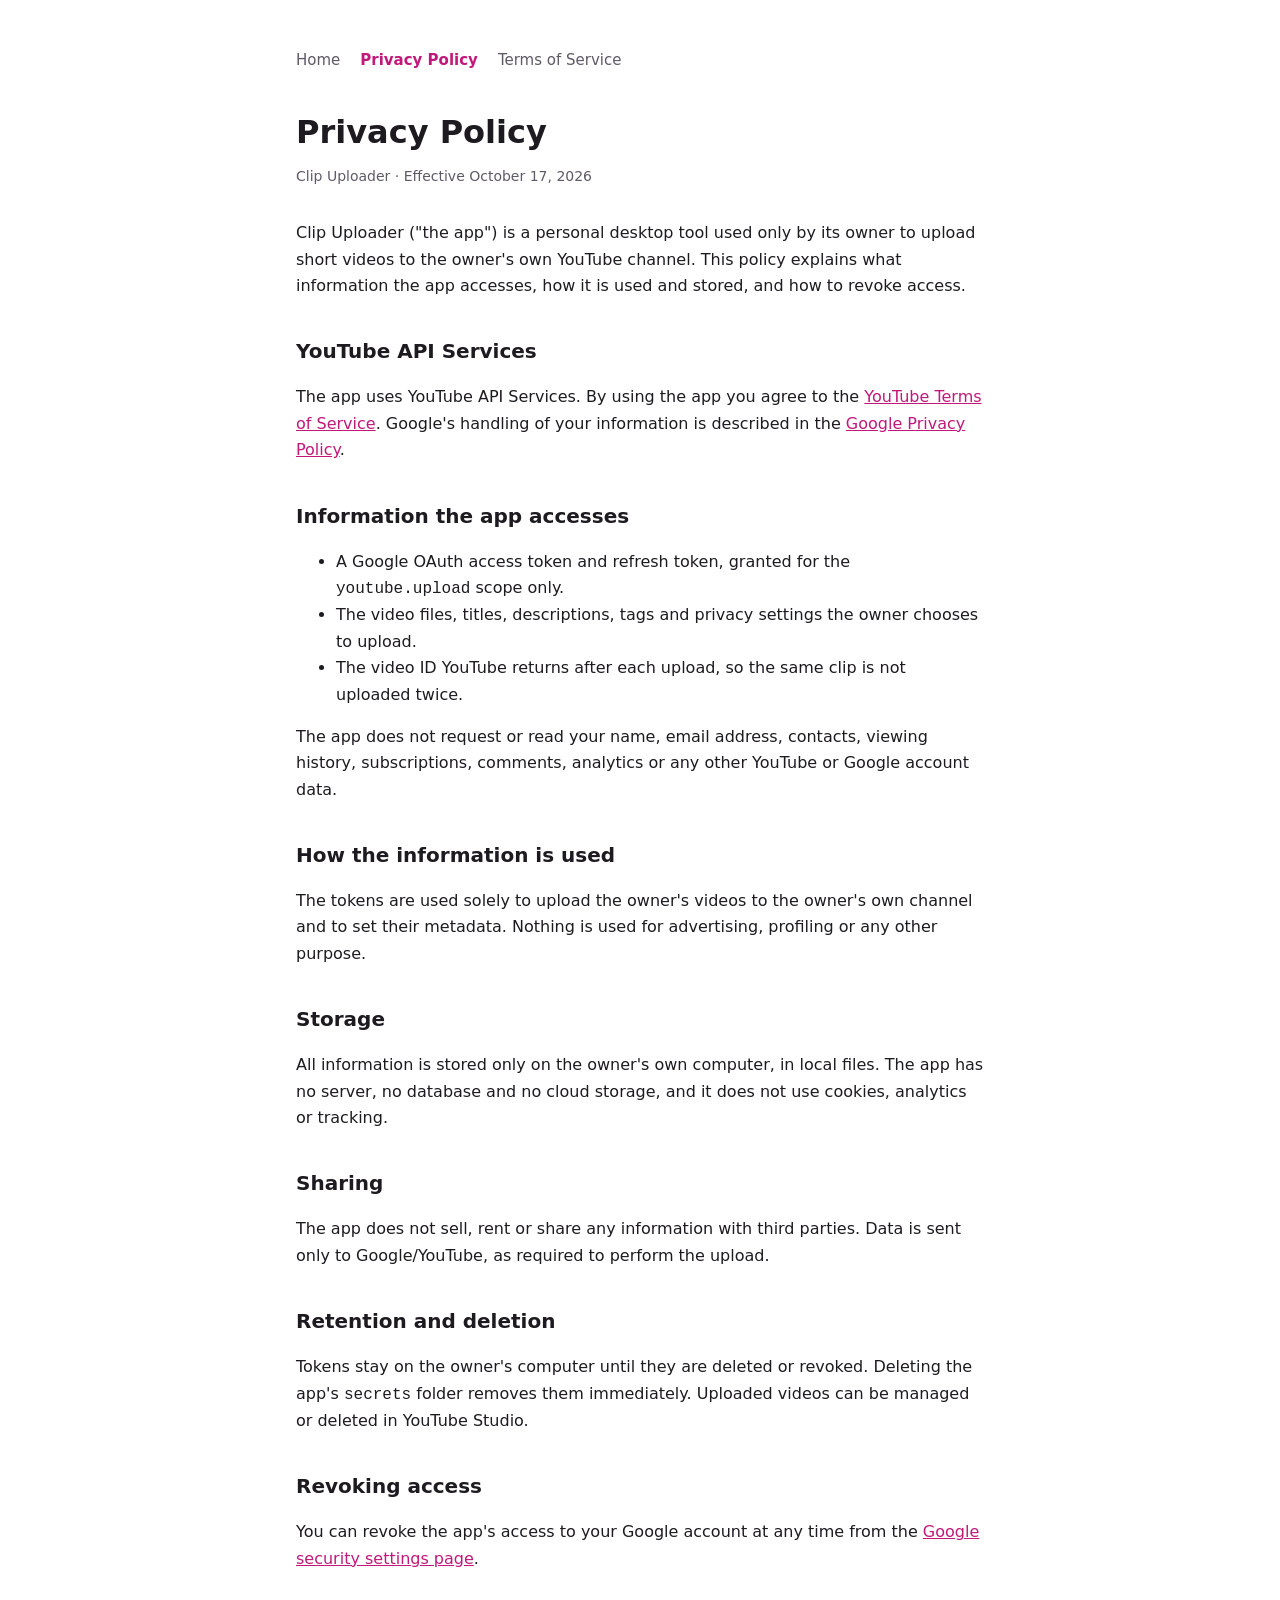
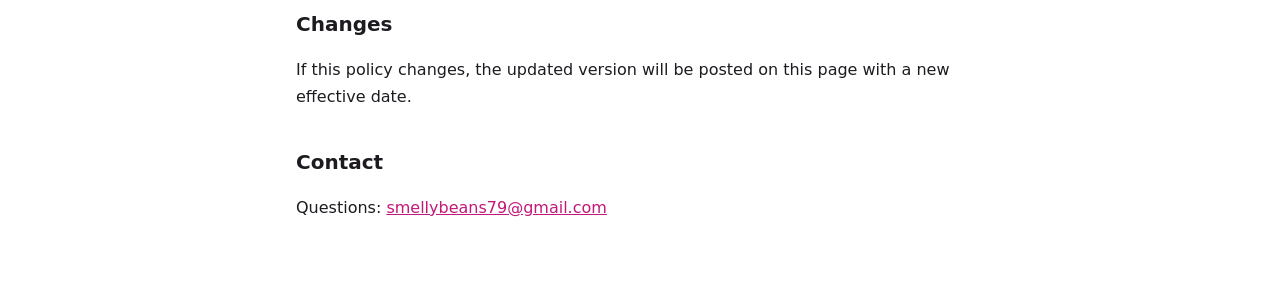
==== privacy.html @ d89fe875 "Clip Uploader homepage, privacy policy and terms" ====
<!doctype html>
<html lang="en">
<head>
<meta charset="utf-8">
<meta name="viewport" content="width=device-width, initial-scale=1">
<title>Privacy Policy – Clip Uploader</title>
<link rel="stylesheet" href="style.css">
</head>
<body>
<main>
  <nav><a href="index.html">Home</a><a href="privacy.html" aria-current="page">Privacy Policy</a><a href="terms.html">Terms of Service</a></nav>
  <h1>Privacy Policy</h1>
  <p class="meta">Clip Uploader · Effective October 17, 2026</p>

  <p>Clip Uploader ("the app") is a personal desktop tool used only by its owner to upload short videos
  to the owner's own YouTube channel. This policy explains what information the app accesses, how it
  is used and stored, and how to revoke access.</p>

  <h2>YouTube API Services</h2>
  <p>The app uses YouTube API Services. By using the app you agree to the
  <a href="https://www.youtube.com/t/terms">YouTube Terms of Service</a>. Google's handling of your
  information is described in the <a href="https://policies.google.com/privacy">Google Privacy Policy</a>.</p>

  <h2>Information the app accesses</h2>
  <ul>
    <li>A Google OAuth access token and refresh token, granted for the <code>youtube.upload</code> scope only.</li>
    <li>The video files, titles, descriptions, tags and privacy settings the owner chooses to upload.</li>
    <li>The video ID YouTube returns after each upload, so the same clip is not uploaded twice.</li>
  </ul>
  <p>The app does not request or read your name, email address, contacts, viewing history,
  subscriptions, comments, analytics or any other YouTube or Google account data.</p>

  <h2>How the information is used</h2>
  <p>The tokens are used solely to upload the owner's videos to the owner's own channel and to set
  their metadata. Nothing is used for advertising, profiling or any other purpose.</p>

  <h2>Storage</h2>
  <p>All information is stored only on the owner's own computer, in local files. The app has no
  server, no database and no cloud storage, and it does not use cookies, analytics or tracking.</p>

  <h2>Sharing</h2>
  <p>The app does not sell, rent or share any information with third parties. Data is sent only to
  Google/YouTube, as required to perform the upload.</p>

  <h2>Retention and deletion</h2>
  <p>Tokens stay on the owner's computer until they are deleted or revoked. Deleting the app's
  <code>secrets</code> folder removes them immediately. Uploaded videos can be managed or deleted in
  YouTube Studio.</p>

  <h2>Revoking access</h2>
  <p>You can revoke the app's access to your Google account at any time from the
  <a href="https://security.google.com/settings/security/permissions">Google security settings page</a>.</p>

  <h2>Changes</h2>
  <p>If this policy changes, the updated version will be posted on this page with a new effective date.</p>

  <h2>Contact</h2>
  <p>Questions: <a href="mailto:smellybeans79@gmail.com">smellybeans79@gmail.com</a></p>
</main>
</body>
</html>
---- style.css ----
:root { --bg: #ffffff; --fg: #1d1b20; --muted: #5f5a66; --accent: #c2187a; --card: #f7f3f8; }
@media (prefers-color-scheme: dark) {
  :root { --bg: #141216; --fg: #ece7ef; --muted: #a9a2ae; --accent: #ff7ac8; --card: #1f1c22; }
}
* { box-sizing: border-box; }
body { margin: 0; background: var(--bg); color: var(--fg); font: 16px/1.65 system-ui, -apple-system, "Segoe UI", sans-serif; }
main { max-width: 720px; margin: 0 auto; padding: 48px 16px 64px; }
nav { display: flex; gap: 20px; margin-bottom: 40px; font-size: 15px; }
nav a { color: var(--muted); text-decoration: none; }
nav a[aria-current] { color: var(--accent); font-weight: 600; }
h1 { font-size: 32px; line-height: 1.2; margin: 0 0 8px; }
h2 { font-size: 20px; margin: 36px 0 8px; }
p, li { color: var(--fg); }
.meta { color: var(--muted); font-size: 14px; margin-bottom: 32px; }
.card { background: var(--card); border-radius: 12px; padding: 20px 22px; margin: 24px 0; }
a { color: var(--accent); }
footer { margin-top: 56px; color: var(--muted); font-size: 14px; }
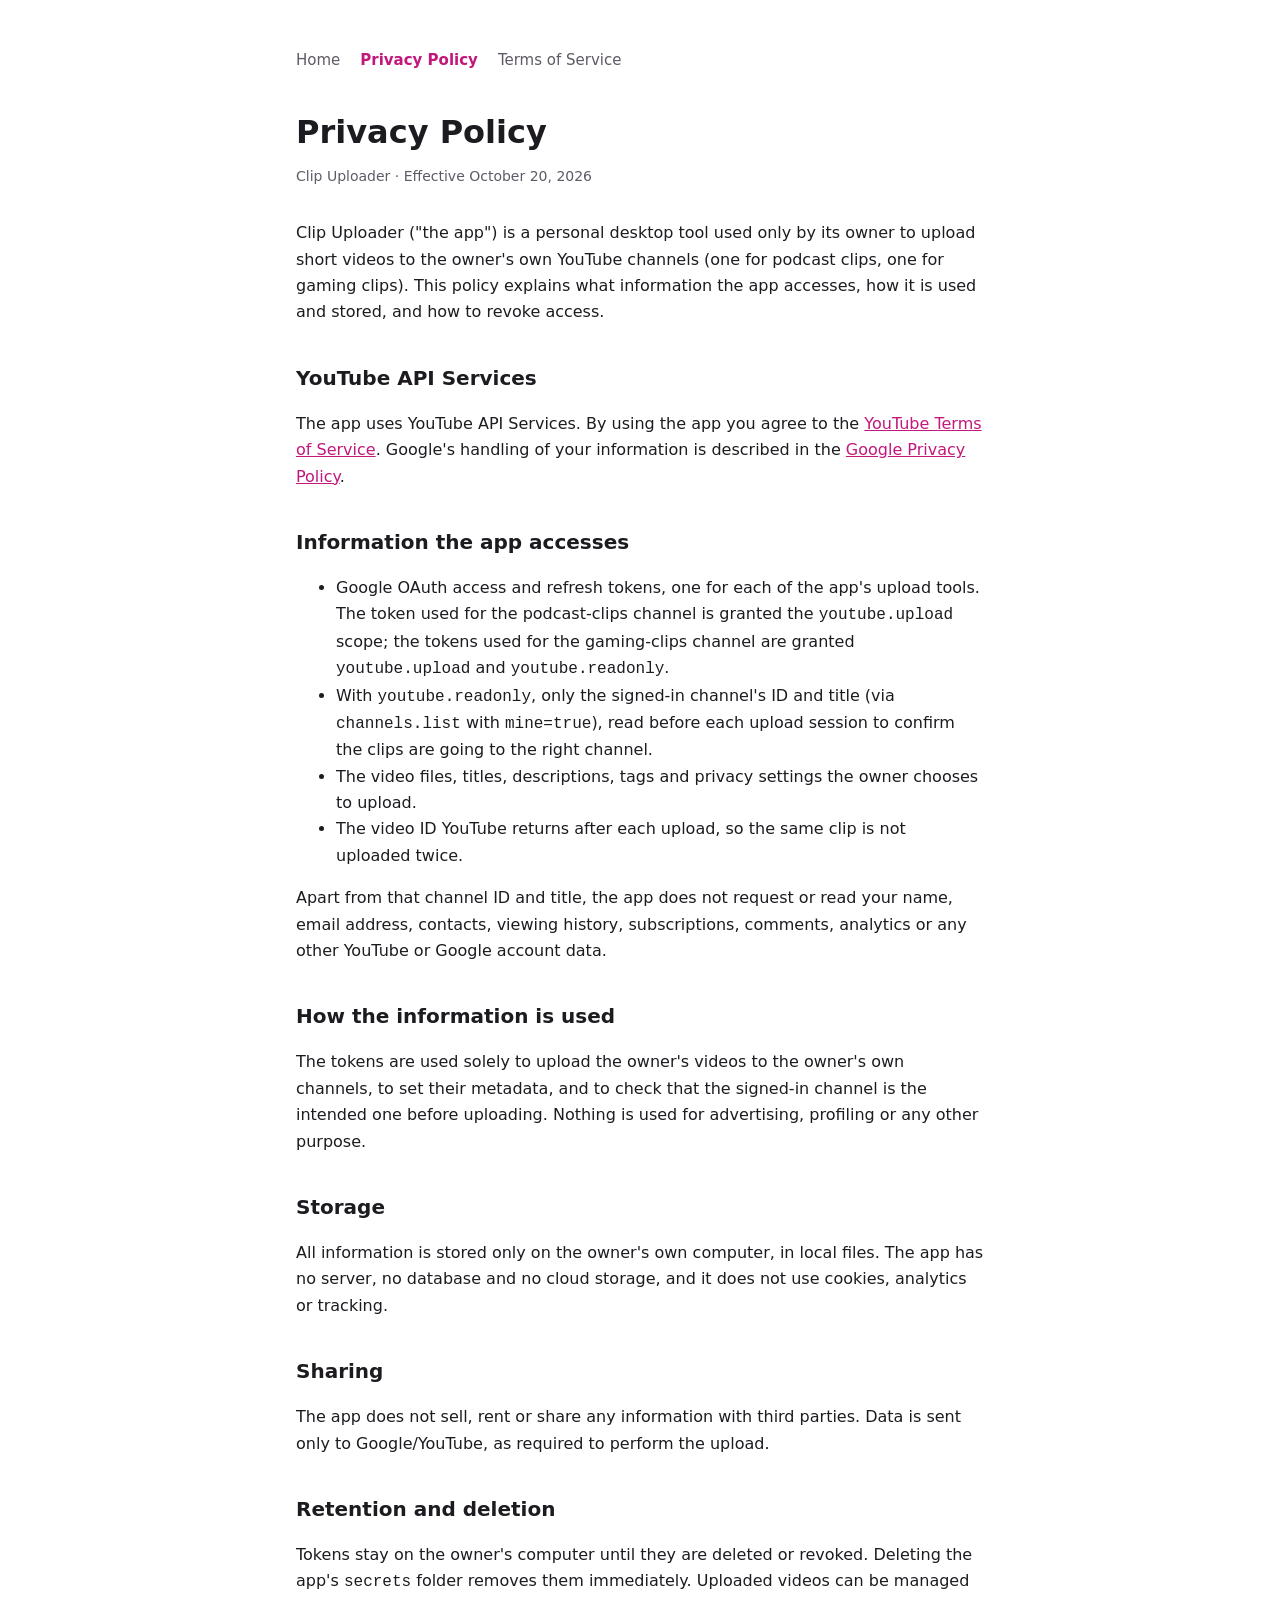
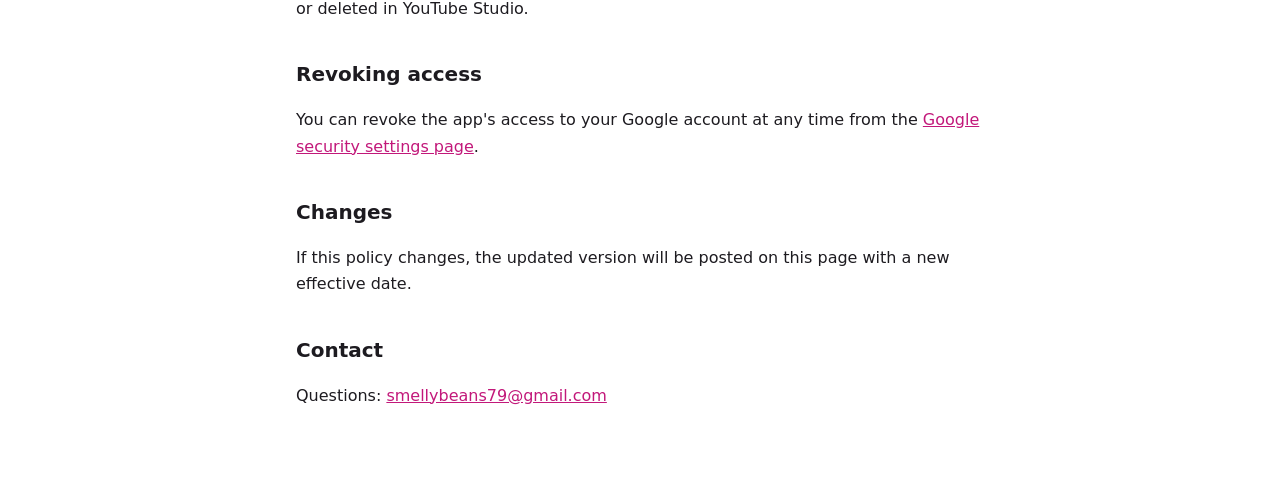
==== commit d8ea477f: "Cover both channels and the youtube.readonly channel check Homepage and privacy policy now describe " ====
--- a/privacy.html
+++ b/privacy.html
@@ -10,11 +10,11 @@
 <main>
   <nav><a href="index.html">Home</a><a href="privacy.html" aria-current="page">Privacy Policy</a><a href="terms.html">Terms of Service</a></nav>
   <h1>Privacy Policy</h1>
-  <p class="meta">Clip Uploader · Effective October 17, 2026</p>
+  <p class="meta">Clip Uploader · Effective October 20, 2026</p>
 
   <p>Clip Uploader ("the app") is a personal desktop tool used only by its owner to upload short videos
-  to the owner's own YouTube channel. This policy explains what information the app accesses, how it
-  is used and stored, and how to revoke access.</p>
+  to the owner's own YouTube channels (one for podcast clips, one for gaming clips). This policy explains
+  what information the app accesses, how it is used and stored, and how to revoke access.</p>
 
   <h2>YouTube API Services</h2>
   <p>The app uses YouTube API Services. By using the app you agree to the
@@ -23,16 +23,22 @@
 
   <h2>Information the app accesses</h2>
   <ul>
-    <li>A Google OAuth access token and refresh token, granted for the <code>youtube.upload</code> scope only.</li>
+    <li>Google OAuth access and refresh tokens, one for each of the app's upload tools. The token used for
+    the podcast-clips channel is granted the <code>youtube.upload</code> scope; the tokens used for the
+    gaming-clips channel are granted <code>youtube.upload</code> and <code>youtube.readonly</code>.</li>
+    <li>With <code>youtube.readonly</code>, only the signed-in channel's ID and title (via
+    <code>channels.list</code> with <code>mine=true</code>), read before each upload session to confirm the
+    clips are going to the right channel.</li>
     <li>The video files, titles, descriptions, tags and privacy settings the owner chooses to upload.</li>
     <li>The video ID YouTube returns after each upload, so the same clip is not uploaded twice.</li>
   </ul>
-  <p>The app does not request or read your name, email address, contacts, viewing history,
-  subscriptions, comments, analytics or any other YouTube or Google account data.</p>
+  <p>Apart from that channel ID and title, the app does not request or read your name, email address,
+  contacts, viewing history, subscriptions, comments, analytics or any other YouTube or Google account data.</p>
 
   <h2>How the information is used</h2>
-  <p>The tokens are used solely to upload the owner's videos to the owner's own channel and to set
-  their metadata. Nothing is used for advertising, profiling or any other purpose.</p>
+  <p>The tokens are used solely to upload the owner's videos to the owner's own channels, to set their
+  metadata, and to check that the signed-in channel is the intended one before uploading. Nothing is
+  used for advertising, profiling or any other purpose.</p>
 
   <h2>Storage</h2>
   <p>All information is stored only on the owner's own computer, in local files. The app has no
